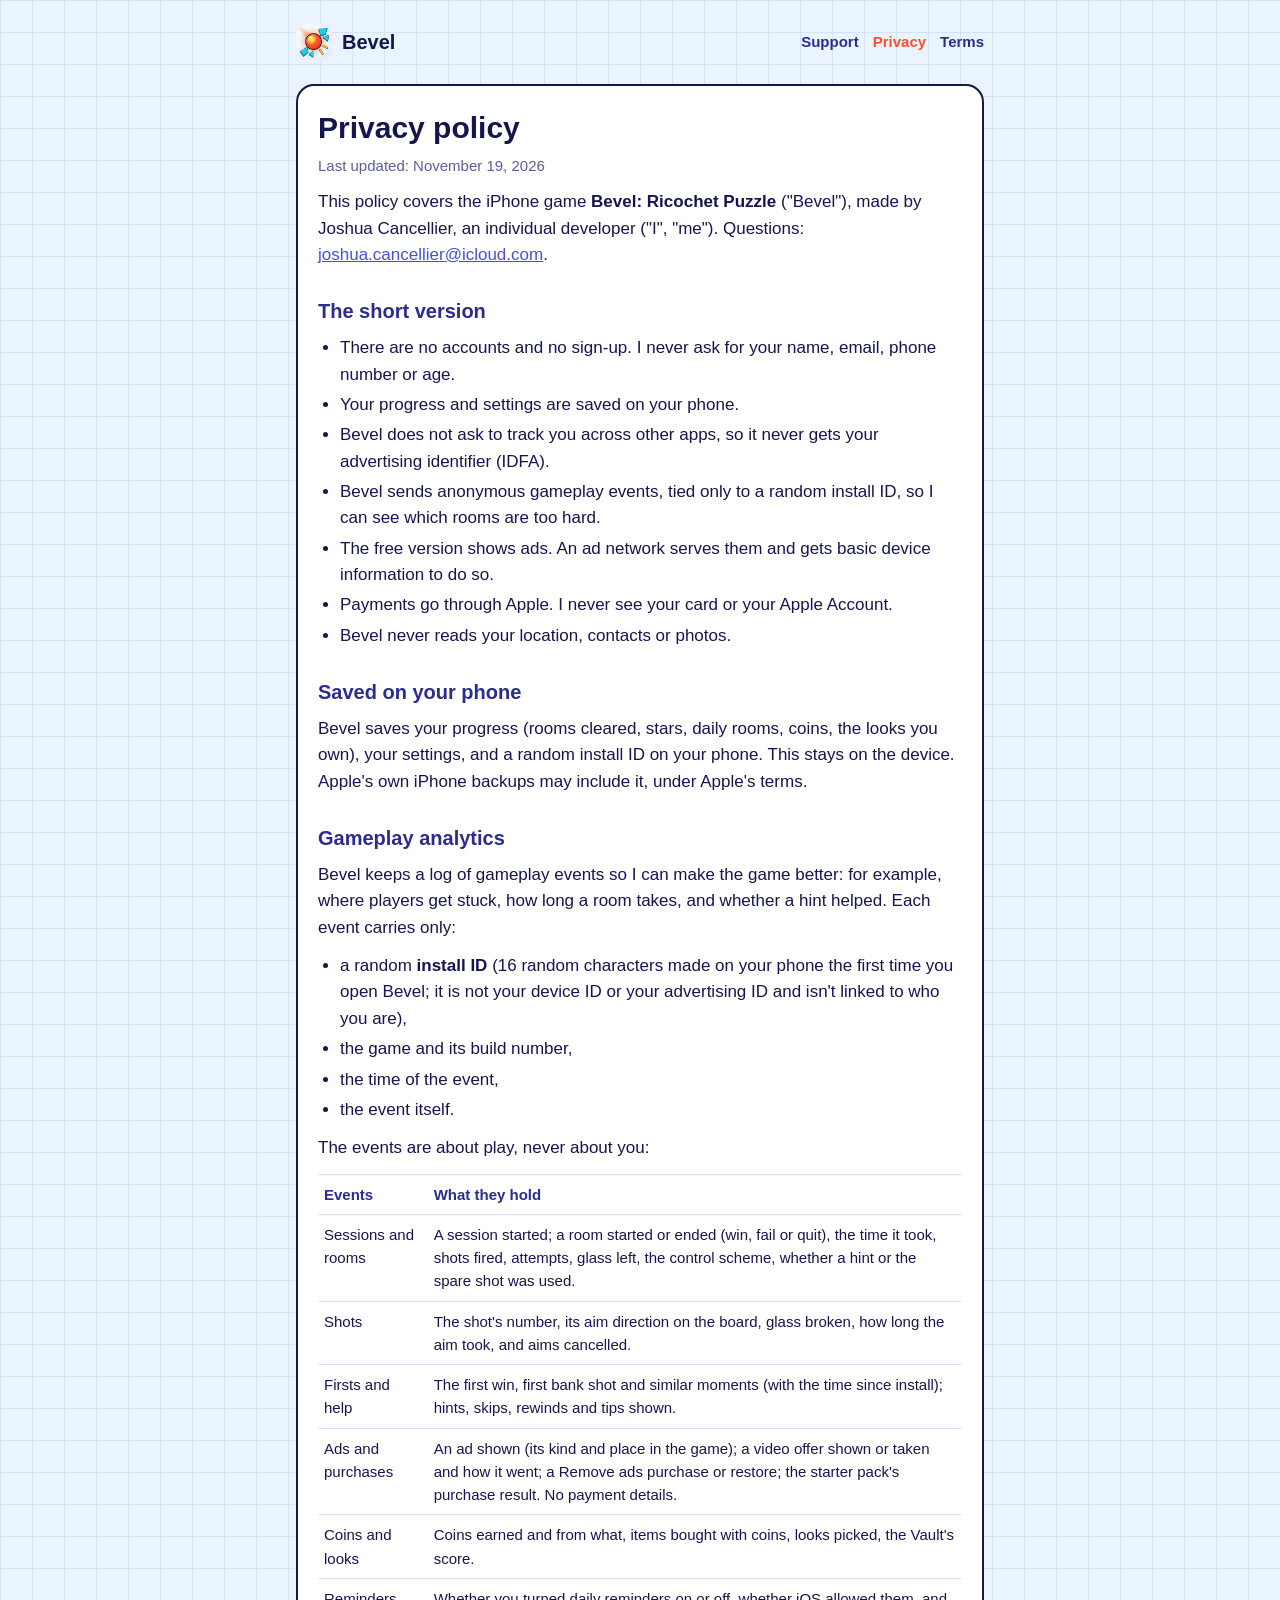
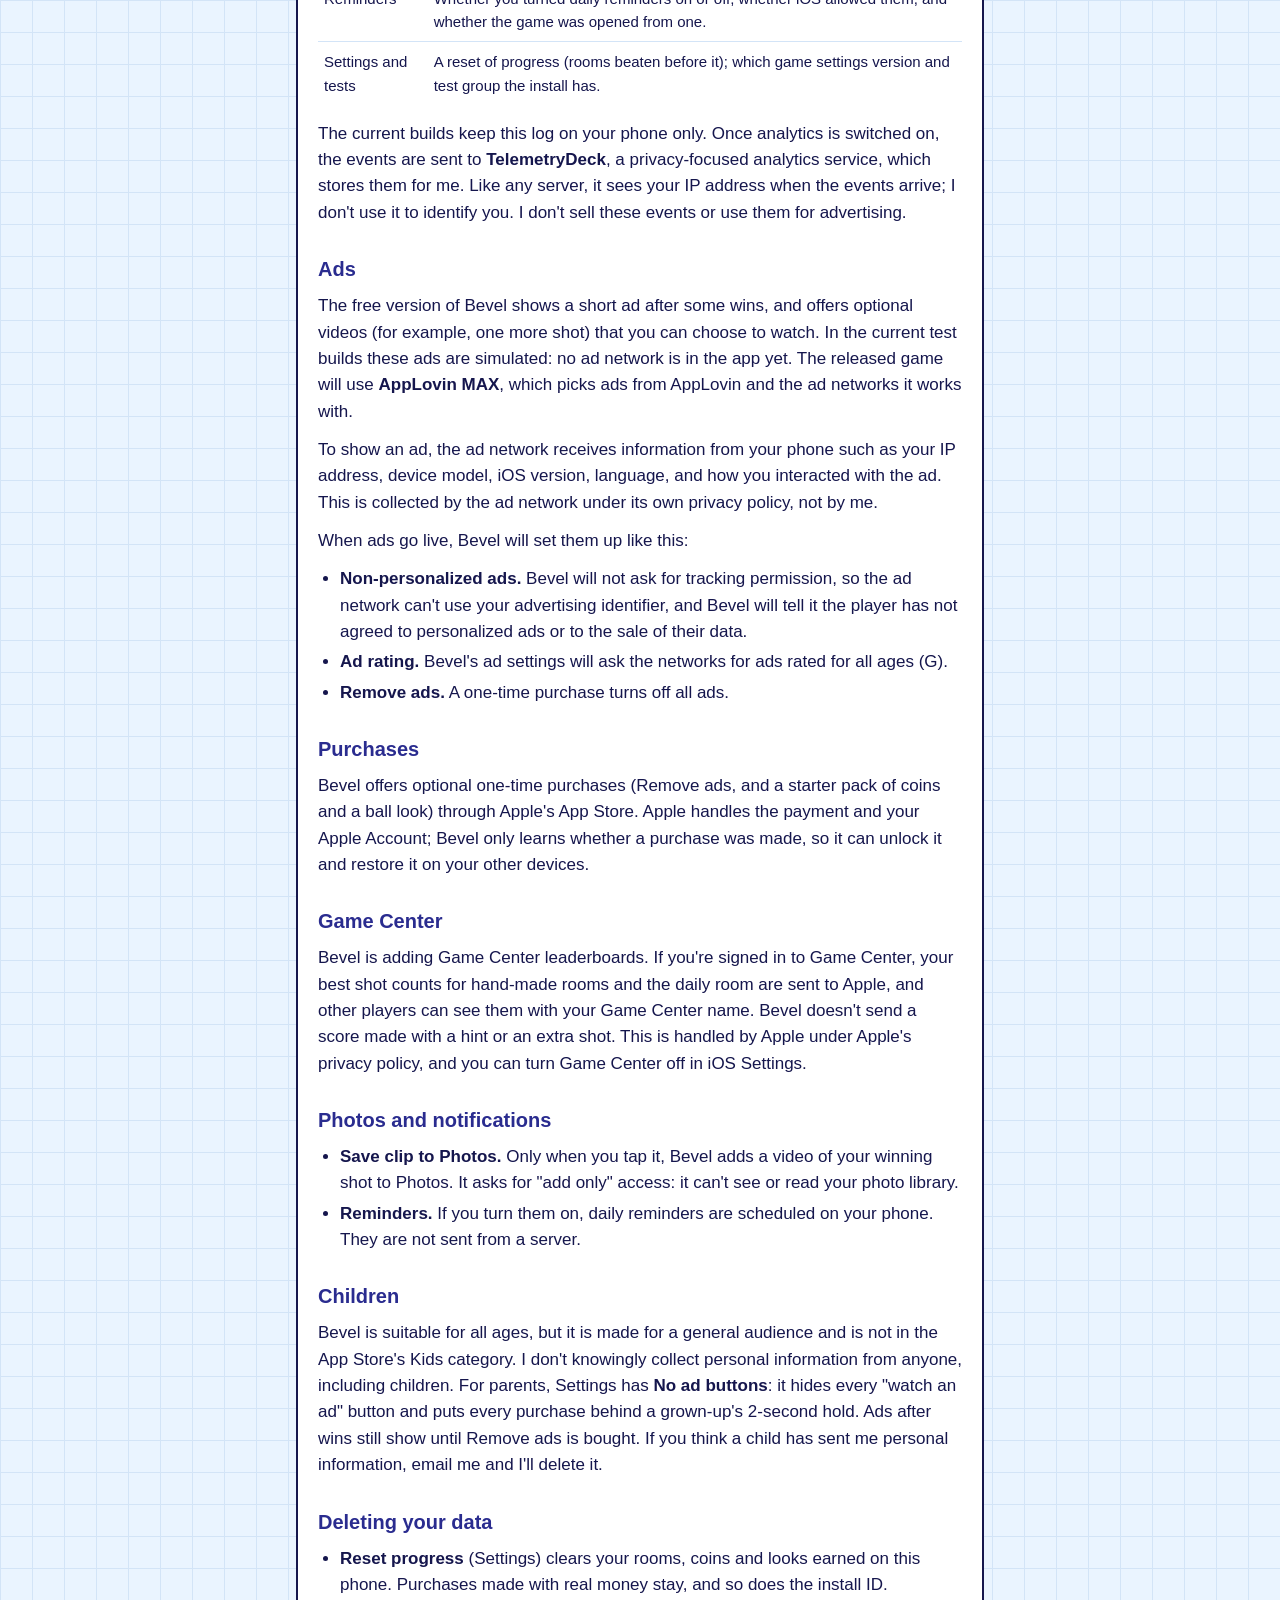
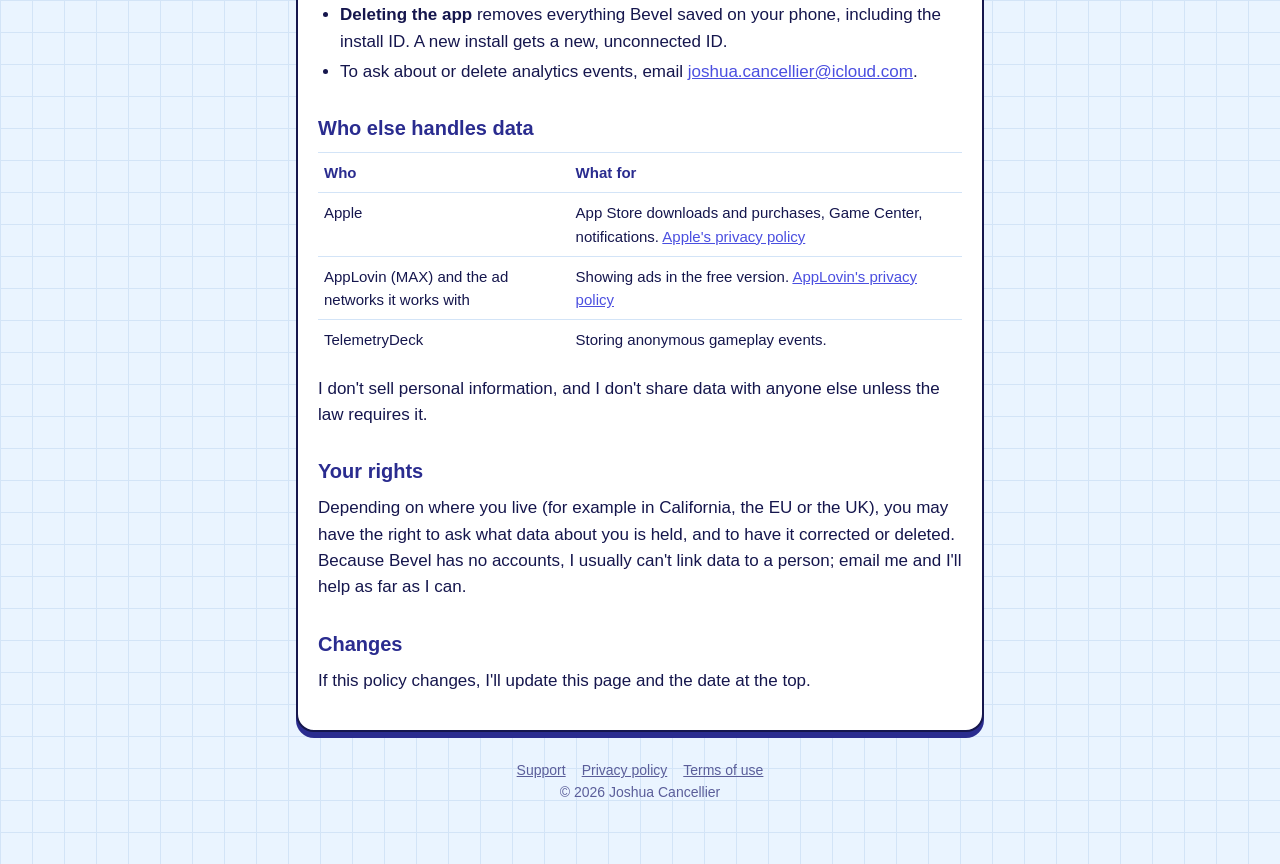
==== privacy.html @ 6351f6aa "Bevel's public pages: privacy policy, terms, support Hosted on GitHub Pages so the App Store links d" ====
<!doctype html>
<html lang="en">
<head>
<meta charset="utf-8">
<meta name="viewport" content="width=device-width, initial-scale=1">
<title>Bevel Privacy Policy</title>
<meta name="description" content="What Bevel: Ricochet Puzzle collects, why, and who it is shared with.">
<link rel="icon" href="icon.png">
<link rel="stylesheet" href="style.css">
</head>
<body>
<div class="wrap">
  <header class="top">
    <a class="brand" href="./"><img src="icon.png" alt="">Bevel</a>
    <nav><a href="support.html">Support</a><a href="privacy.html" aria-current="page">Privacy</a><a href="terms.html">Terms</a></nav>
  </header>

  <main class="card">
    <h1>Privacy policy</h1>
    <p class="muted">Last updated: November 19, 2026</p>

    <p>This policy covers the iPhone game <strong>Bevel: Ricochet Puzzle</strong> ("Bevel"), made by
    Joshua Cancellier, an individual developer ("I", "me"). Questions:
    <a href="mailto:joshua.cancellier@icloud.com">joshua.cancellier@icloud.com</a>.</p>

    <h2>The short version</h2>
    <ul>
      <li>There are no accounts and no sign-up. I never ask for your name, email, phone number or age.</li>
      <li>Your progress and settings are saved on your phone.</li>
      <li>Bevel does not ask to track you across other apps, so it never gets your advertising identifier (IDFA).</li>
      <li>Bevel sends anonymous gameplay events, tied only to a random install ID, so I can see which rooms are too hard.</li>
      <li>The free version shows ads. An ad network serves them and gets basic device information to do so.</li>
      <li>Payments go through Apple. I never see your card or your Apple Account.</li>
      <li>Bevel never reads your location, contacts or photos.</li>
    </ul>

    <h2>Saved on your phone</h2>
    <p>Bevel saves your progress (rooms cleared, stars, daily rooms, coins, the looks you own), your
    settings, and a random install ID on your phone. This stays on the device. Apple's own iPhone
    backups may include it, under Apple's terms.</p>

    <h2>Gameplay analytics</h2>
    <p>Bevel keeps a log of gameplay events so I can make the game better: for example, where players
    get stuck, how long a room takes, and whether a hint helped. Each event carries only:</p>
    <ul>
      <li>a random <strong>install ID</strong> (16 random characters made on your phone the first time
      you open Bevel; it is not your device ID or your advertising ID and isn't linked to who you are),</li>
      <li>the game and its build number,</li>
      <li>the time of the event,</li>
      <li>the event itself.</li>
    </ul>
    <p>The events are about play, never about you:</p>
    <table>
      <thead><tr><th>Events</th><th>What they hold</th></tr></thead>
      <tbody>
        <tr><td>Sessions and rooms</td><td>A session started; a room started or ended (win, fail or quit), the time it took, shots fired, attempts, glass left, the control scheme, whether a hint or the spare shot was used.</td></tr>
        <tr><td>Shots</td><td>The shot's number, its aim direction on the board, glass broken, how long the aim took, and aims cancelled.</td></tr>
        <tr><td>Firsts and help</td><td>The first win, first bank shot and similar moments (with the time since install); hints, skips, rewinds and tips shown.</td></tr>
        <tr><td>Ads and purchases</td><td>An ad shown (its kind and place in the game); a video offer shown or taken and how it went; a Remove ads purchase or restore; the starter pack's purchase result. No payment details.</td></tr>
        <tr><td>Coins and looks</td><td>Coins earned and from what, items bought with coins, looks picked, the Vault's score.</td></tr>
        <tr><td>Reminders</td><td>Whether you turned daily reminders on or off, whether iOS allowed them, and whether the game was opened from one.</td></tr>
        <tr><td>Settings and tests</td><td>A reset of progress (rooms beaten before it); which game settings version and test group the install has.</td></tr>
      </tbody>
    </table>
    <p>The current builds keep this log on your phone only. Once analytics is switched on, the events
    are sent to <strong>TelemetryDeck</strong>, a privacy-focused analytics service, which stores
    them for me. Like any server, it sees your IP address when the events arrive; I don't use it to
    identify you. I don't sell these events or use them for advertising.</p>

    <h2>Ads</h2>
    <p>The free version of Bevel shows a short ad after some wins, and offers optional videos
    (for example, one more shot) that you can choose to watch. In the current test builds these ads
    are simulated: no ad network is in the app yet. The released game will use
    <strong>AppLovin MAX</strong>, which picks ads from AppLovin and the ad networks it works with.</p>
    <p>To show an ad, the ad network receives information from your phone such as your IP address,
    device model, iOS version, language, and how you interacted with the ad. This is collected by the
    ad network under its own privacy policy, not by me.</p>
    <p>When ads go live, Bevel will set them up like this:</p>
    <ul>
      <li><strong>Non-personalized ads.</strong> Bevel will not ask for tracking permission, so the ad
      network can't use your advertising identifier, and Bevel will tell it the player has not agreed to
      personalized ads or to the sale of their data.</li>
      <li><strong>Ad rating.</strong> Bevel's ad settings will ask the networks for ads rated for all ages (G).</li>
      <li><strong>Remove ads.</strong> A one-time purchase turns off all ads.</li>
    </ul>

    <h2>Purchases</h2>
    <p>Bevel offers optional one-time purchases (Remove ads, and a starter pack of coins and a ball
    look) through Apple's App Store. Apple handles the payment and your Apple Account; Bevel only learns
    whether a purchase was made, so it can unlock it and restore it on your other devices.</p>

    <h2>Game Center</h2>
    <p>Bevel is adding Game Center leaderboards. If you're signed in to Game Center, your best shot
    counts for hand-made rooms and the daily room are sent to Apple, and other players can see them
    with your Game Center name. Bevel doesn't send a score made with a hint or an extra shot. This is
    handled by Apple under Apple's privacy policy, and you can turn Game Center off in iOS Settings.</p>

    <h2>Photos and notifications</h2>
    <ul>
      <li><strong>Save clip to Photos.</strong> Only when you tap it, Bevel adds a video of your winning
      shot to Photos. It asks for "add only" access: it can't see or read your photo library.</li>
      <li><strong>Reminders.</strong> If you turn them on, daily reminders are scheduled on your phone.
      They are not sent from a server.</li>
    </ul>

    <h2>Children</h2>
    <p>Bevel is suitable for all ages, but it is made for a general audience and is not in the App
    Store's Kids category. I don't knowingly collect personal information from anyone, including
    children. For parents, Settings has <strong>No ad buttons</strong>: it hides every "watch an ad"
    button and puts every purchase behind a grown-up's 2-second hold. Ads after wins still show until
    Remove ads is bought. If you think a child has sent me personal information, email me and I'll
    delete it.</p>

    <h2>Deleting your data</h2>
    <ul>
      <li><strong>Reset progress</strong> (Settings) clears your rooms, coins and looks earned on this
      phone. Purchases made with real money stay, and so does the install ID.</li>
      <li><strong>Deleting the app</strong> removes everything Bevel saved on your phone, including the
      install ID. A new install gets a new, unconnected ID.</li>
      <li>To ask about or delete analytics events, email <a href="mailto:joshua.cancellier@icloud.com">joshua.cancellier@icloud.com</a>.</li>
    </ul>

    <h2>Who else handles data</h2>
    <table>
      <thead><tr><th>Who</th><th>What for</th></tr></thead>
      <tbody>
        <tr><td>Apple</td><td>App Store downloads and purchases, Game Center, notifications. <a href="https://www.apple.com/legal/privacy/">Apple's privacy policy</a></td></tr>
        <tr><td>AppLovin (MAX) and the ad networks it works with</td><td>Showing ads in the free version. <a href="https://www.applovin.com/privacy/">AppLovin's privacy policy</a></td></tr>
        <tr><td>TelemetryDeck</td><td>Storing anonymous gameplay events.</td></tr>
      </tbody>
    </table>
    <p>I don't sell personal information, and I don't share data with anyone else unless the law
    requires it.</p>

    <h2>Your rights</h2>
    <p>Depending on where you live (for example in California, the EU or the UK), you may have the
    right to ask what data about you is held, and to have it corrected or deleted. Because Bevel has no
    accounts, I usually can't link data to a person; email me and I'll help as far as I can.</p>

    <h2>Changes</h2>
    <p>If this policy changes, I'll update this page and the date at the top.</p>
  </main>

  <footer>
    <a href="support.html">Support</a><a href="privacy.html">Privacy policy</a><a href="terms.html">Terms of use</a>
    <p>&copy; 2026 Joshua Cancellier</p>
  </footer>
</div>
</body>
</html>
---- style.css ----
/* Bevel's "toy bevel" palette (games/game1/src/ui/theme.ts). Light only, like the game. */
:root {
  color-scheme: light;
  --bg: #EAF4FF;
  --grid: #D3E4F7;
  --ink: #15164D;
  --ink-soft: #5B5E9A;
  --wall: #4B4FE0;
  --wall-side: #2A2C8F;
  --glass: #18D5E8;
  --ball: #FF4D2E;
  --gold: #FFC81F;
  --card: #FFFFFF;
}

* { box-sizing: border-box; }

html { -webkit-text-size-adjust: 100%; }

body {
  margin: 0;
  background-color: var(--bg);
  background-image:
    linear-gradient(var(--grid) 1px, transparent 1px),
    linear-gradient(90deg, var(--grid) 1px, transparent 1px);
  background-size: 32px 32px;
  color: var(--ink);
  font: 17px/1.55 -apple-system, BlinkMacSystemFont, "SF Pro Text", "Segoe UI", Roboto, Helvetica, Arial, sans-serif;
}

.wrap { max-width: 720px; margin: 0 auto; padding: 24px 16px 48px; }

header.top {
  display: flex; align-items: center; justify-content: space-between; gap: 12px;
  flex-wrap: wrap; margin-bottom: 24px;
}
.brand { display: flex; align-items: center; gap: 10px; color: var(--ink); text-decoration: none; font-weight: 800; font-size: 20px; }
.brand img { width: 36px; height: 36px; border-radius: 9px; }
nav a { color: var(--wall-side); text-decoration: none; font-weight: 600; margin-left: 14px; font-size: 15px; }
nav a:first-child { margin-left: 0; }
nav a[aria-current="page"] { color: var(--ball); }

.card {
  background: var(--card);
  border: 2px solid var(--ink);
  border-radius: 18px;
  box-shadow: 0 6px 0 var(--wall-side);
  padding: 24px 20px;
}

h1 { font-size: 30px; line-height: 1.2; margin: 0 0 8px; }
h2 { font-size: 20px; margin: 28px 0 8px; color: var(--wall-side); }
h3 { font-size: 17px; margin: 18px 0 4px; }
p, ul { margin: 0 0 12px; }
ul { padding-left: 22px; }
li { margin-bottom: 4px; }
a { color: var(--wall); }
.muted { color: var(--ink-soft); font-size: 15px; }
code { font-size: 15px; background: var(--bg); padding: 1px 5px; border-radius: 5px; }

.hero { text-align: center; }
.hero img { width: 128px; height: 128px; border-radius: 28px; border: 2px solid var(--ink); box-shadow: 0 6px 0 var(--wall-side); }
.hero h1 { font-size: 36px; margin-top: 16px; }
.tag { font-size: 19px; color: var(--ink-soft); margin-bottom: 20px; }

.button {
  display: inline-block; background: var(--ball); color: #fff; text-decoration: none;
  font-weight: 800; font-size: 18px; padding: 14px 26px; border-radius: 14px;
  border: 2px solid var(--ink); box-shadow: 0 5px 0 var(--ink);
}
.button:active { transform: translateY(3px); box-shadow: 0 2px 0 var(--ink); }

.facts { list-style: none; padding: 0; text-align: left; margin-top: 24px; }
.facts li { padding: 10px 0 10px 28px; border-top: 1px solid var(--grid); position: relative; }
.facts li::before { content: ""; position: absolute; left: 4px; top: 17px; width: 12px; height: 12px; border-radius: 50%; background: var(--gold); border: 2px solid var(--ink); }

table { width: 100%; border-collapse: collapse; margin: 8px 0 16px; font-size: 15px; }
th, td { text-align: left; vertical-align: top; padding: 8px 6px; border-top: 1px solid var(--grid); }
th { color: var(--wall-side); }

footer { margin-top: 28px; text-align: center; font-size: 14px; color: var(--ink-soft); }
footer a { color: var(--ink-soft); margin: 0 8px; }

@media (max-width: 420px) {
  h1 { font-size: 26px; }
  nav a { margin-left: 10px; }
  table, thead, tbody, tr, th, td { display: block; }
  thead { display: none; }
  td { border-top: 0; padding: 2px 0; }
  tr { border-top: 1px solid var(--grid); padding: 8px 0; }
  td:first-child { font-weight: 700; }
}
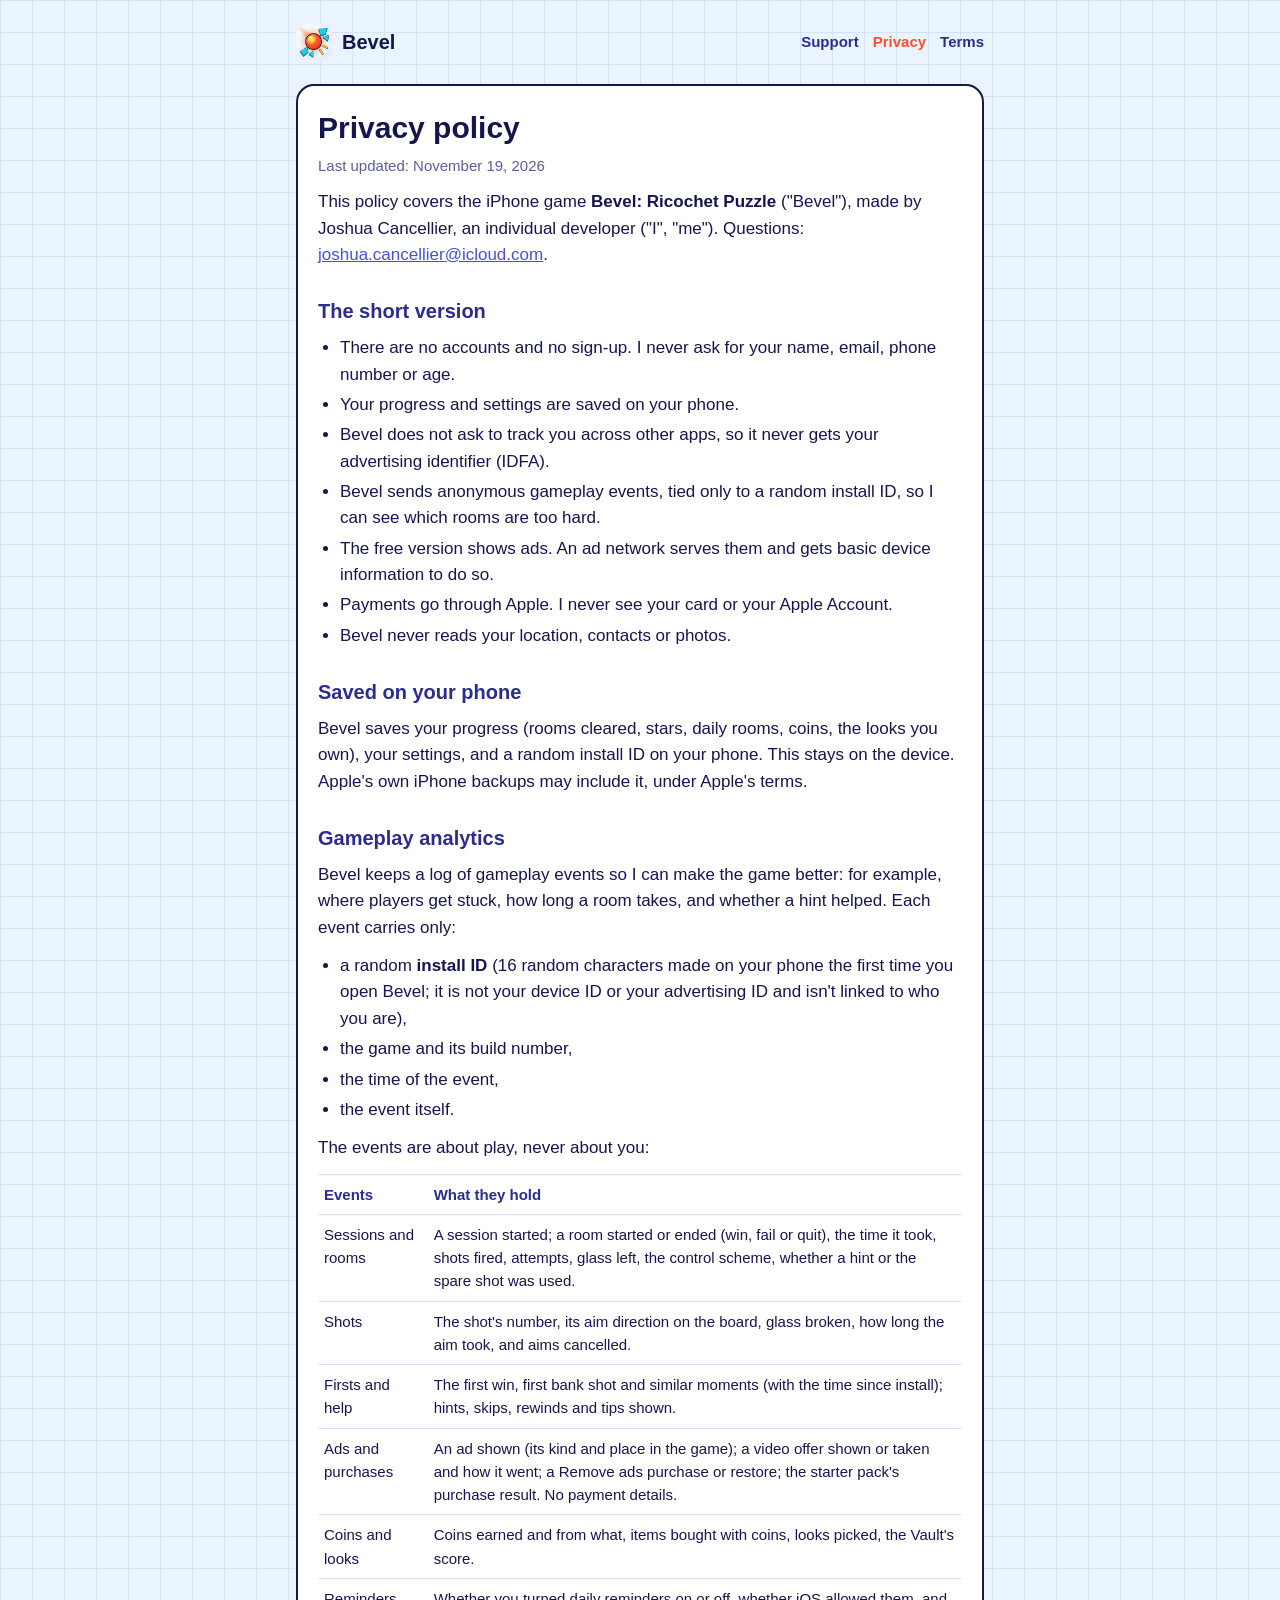
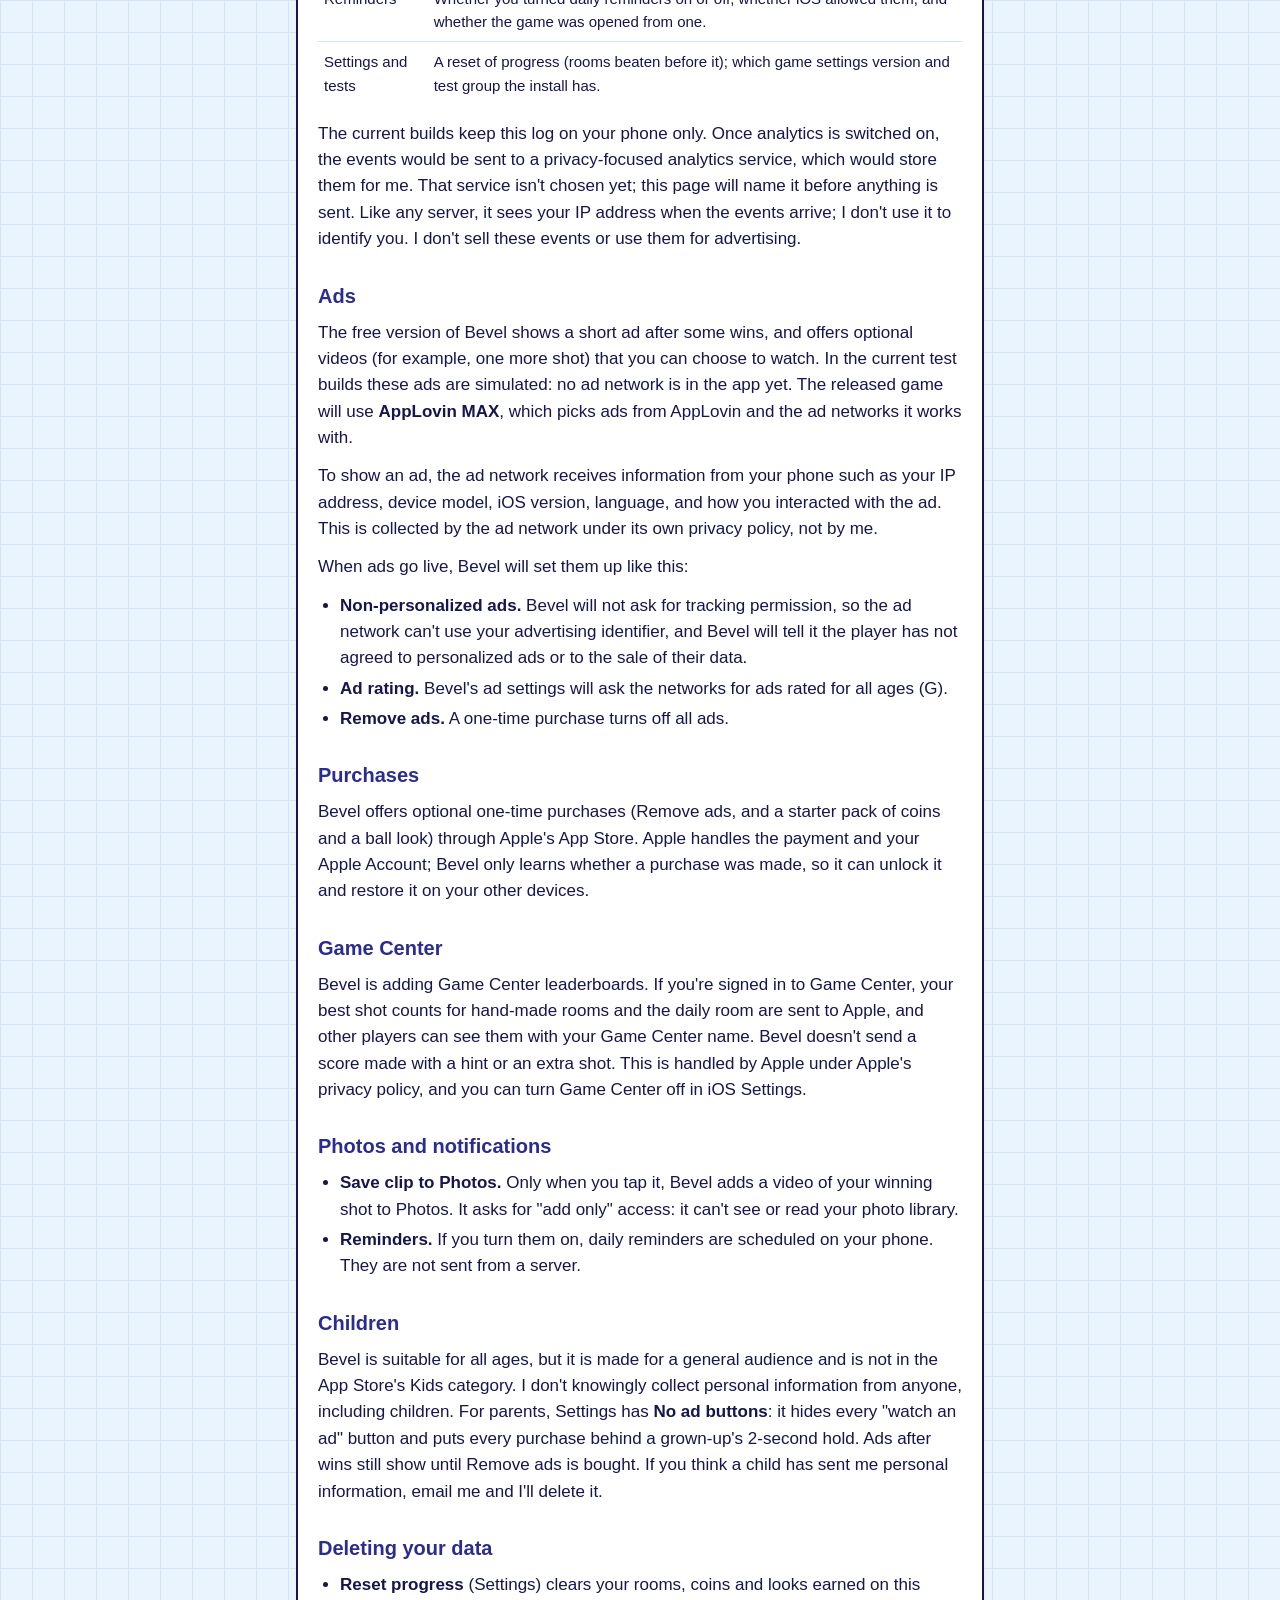
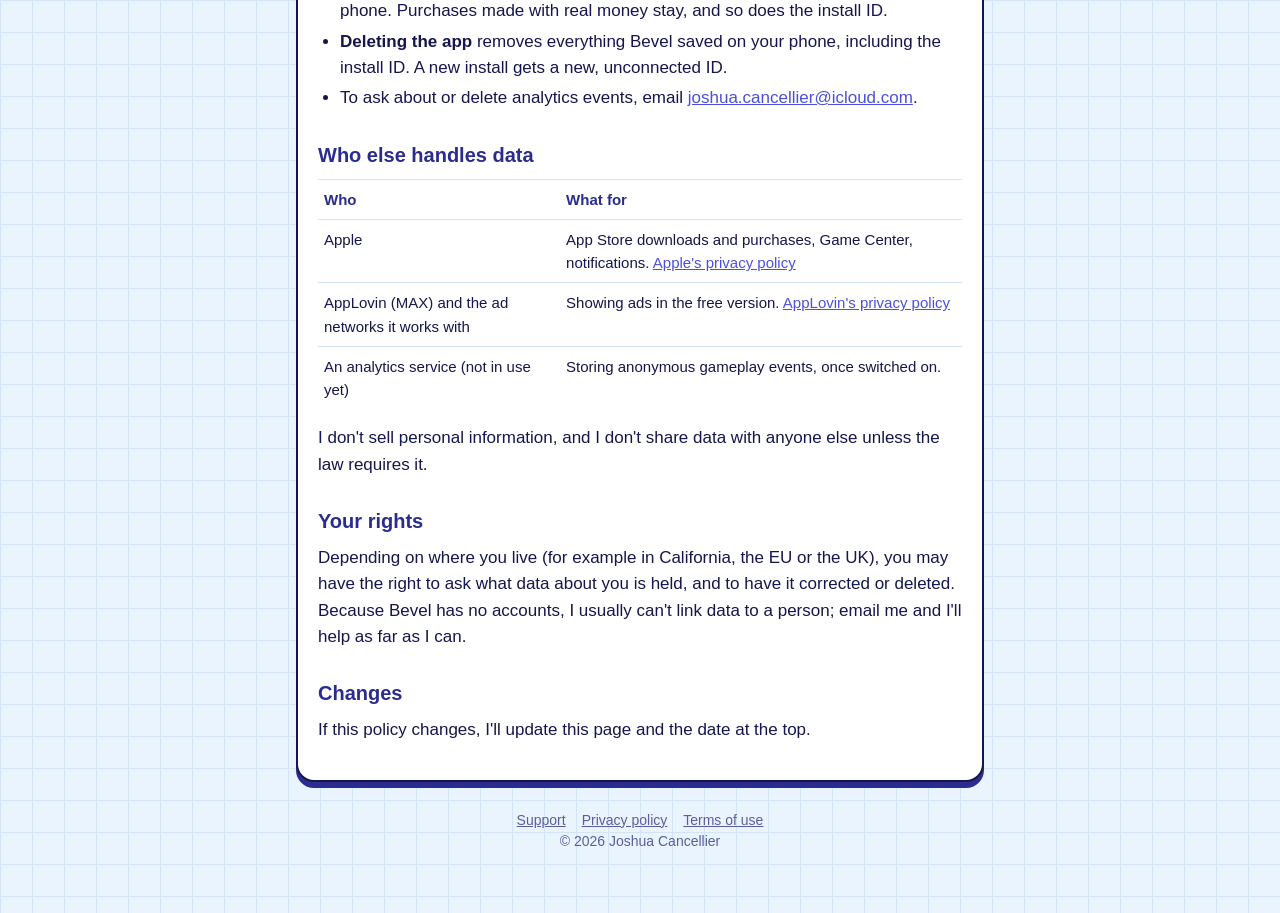
==== commit 80767999: "Don't name an analytics service yet: none is switched on Co-Authored-By: Claude Opus 5.5 <noreply@an" ====
--- a/privacy.html
+++ b/privacy.html
@@ -63,8 +63,8 @@
       </tbody>
     </table>
     <p>The current builds keep this log on your phone only. Once analytics is switched on, the events
-    are sent to <strong>TelemetryDeck</strong>, a privacy-focused analytics service, which stores
-    them for me. Like any server, it sees your IP address when the events arrive; I don't use it to
+    would be sent to a privacy-focused analytics service, which would store them for me. That
+    service isn't chosen yet; this page will name it before anything is sent. Like any server, it sees your IP address when the events arrive; I don't use it to
     identify you. I don't sell these events or use them for advertising.</p>
 
     <h2>Ads</h2>
@@ -126,7 +126,7 @@
       <tbody>
         <tr><td>Apple</td><td>App Store downloads and purchases, Game Center, notifications. <a href="https://www.apple.com/legal/privacy/">Apple's privacy policy</a></td></tr>
         <tr><td>AppLovin (MAX) and the ad networks it works with</td><td>Showing ads in the free version. <a href="https://www.applovin.com/privacy/">AppLovin's privacy policy</a></td></tr>
-        <tr><td>TelemetryDeck</td><td>Storing anonymous gameplay events.</td></tr>
+        <tr><td>An analytics service (not in use yet)</td><td>Storing anonymous gameplay events, once switched on.</td></tr>
       </tbody>
     </table>
     <p>I don't sell personal information, and I don't share data with anyone else unless the law
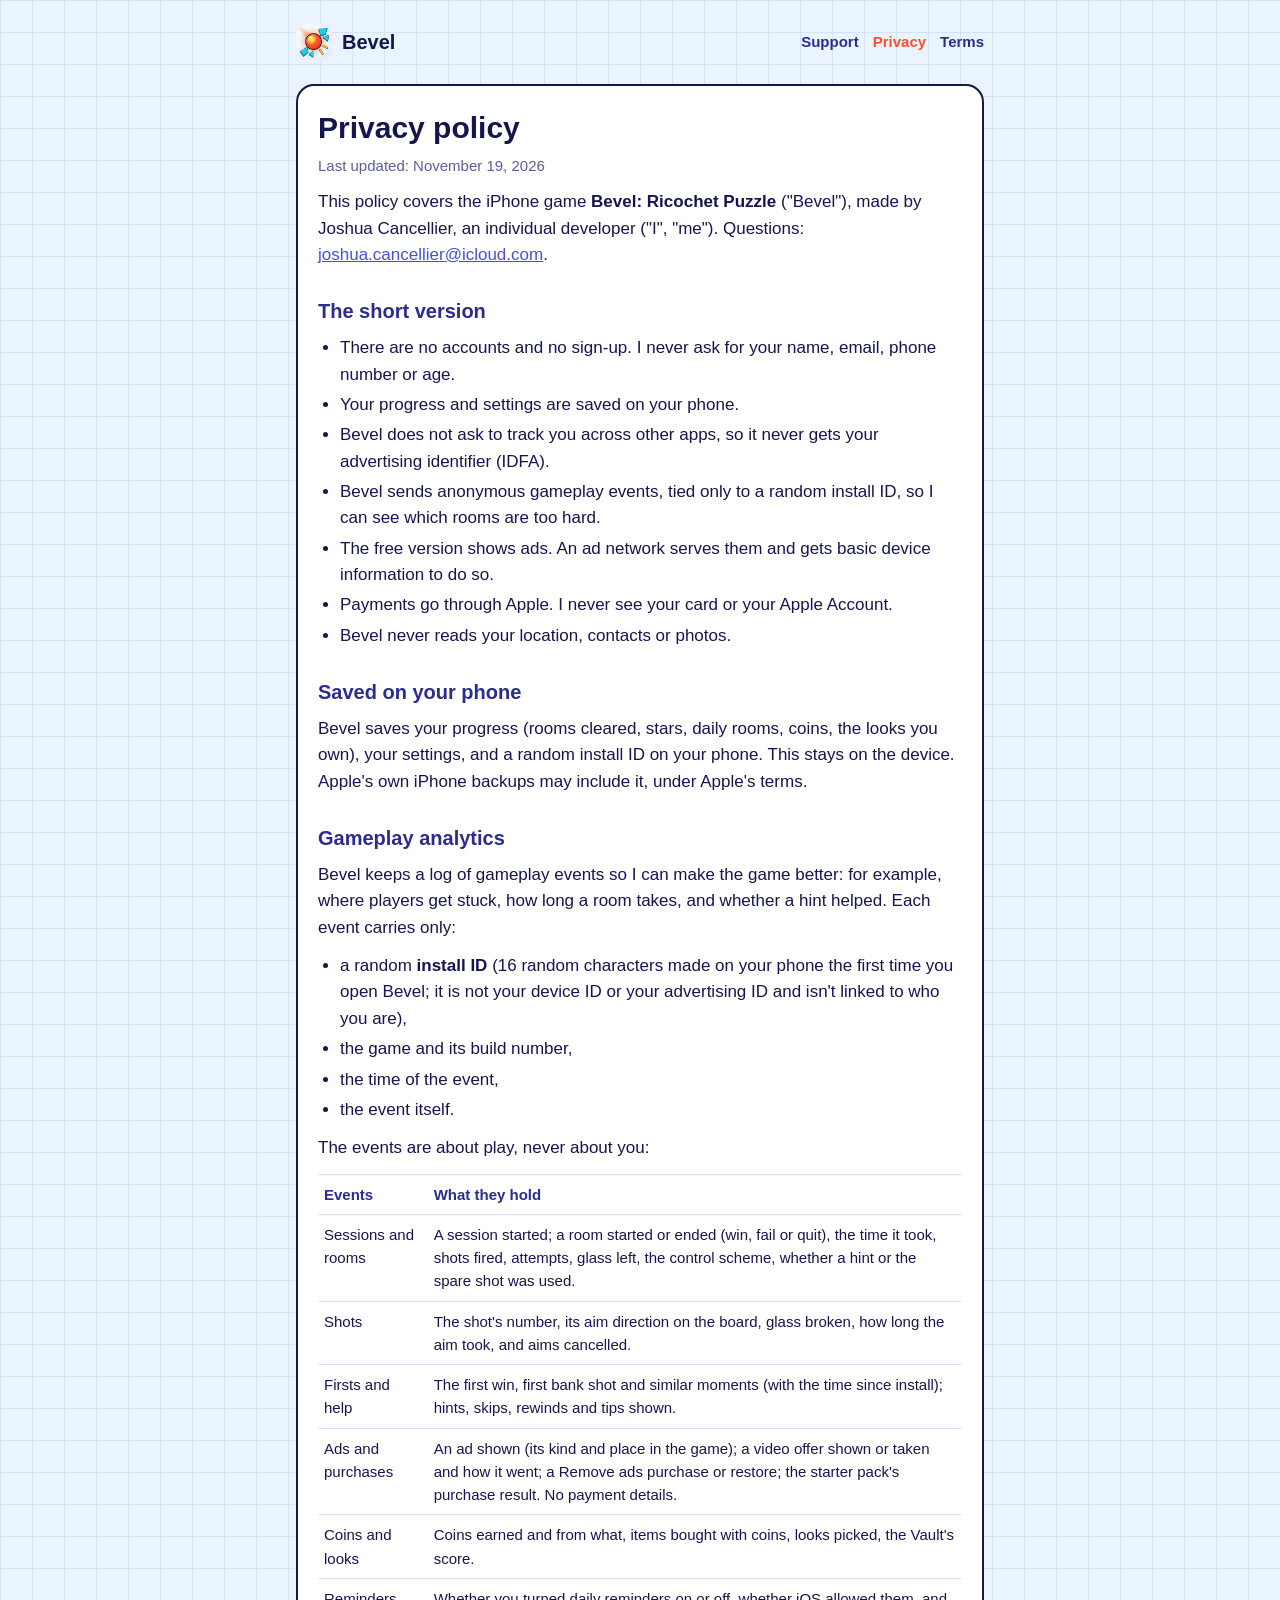
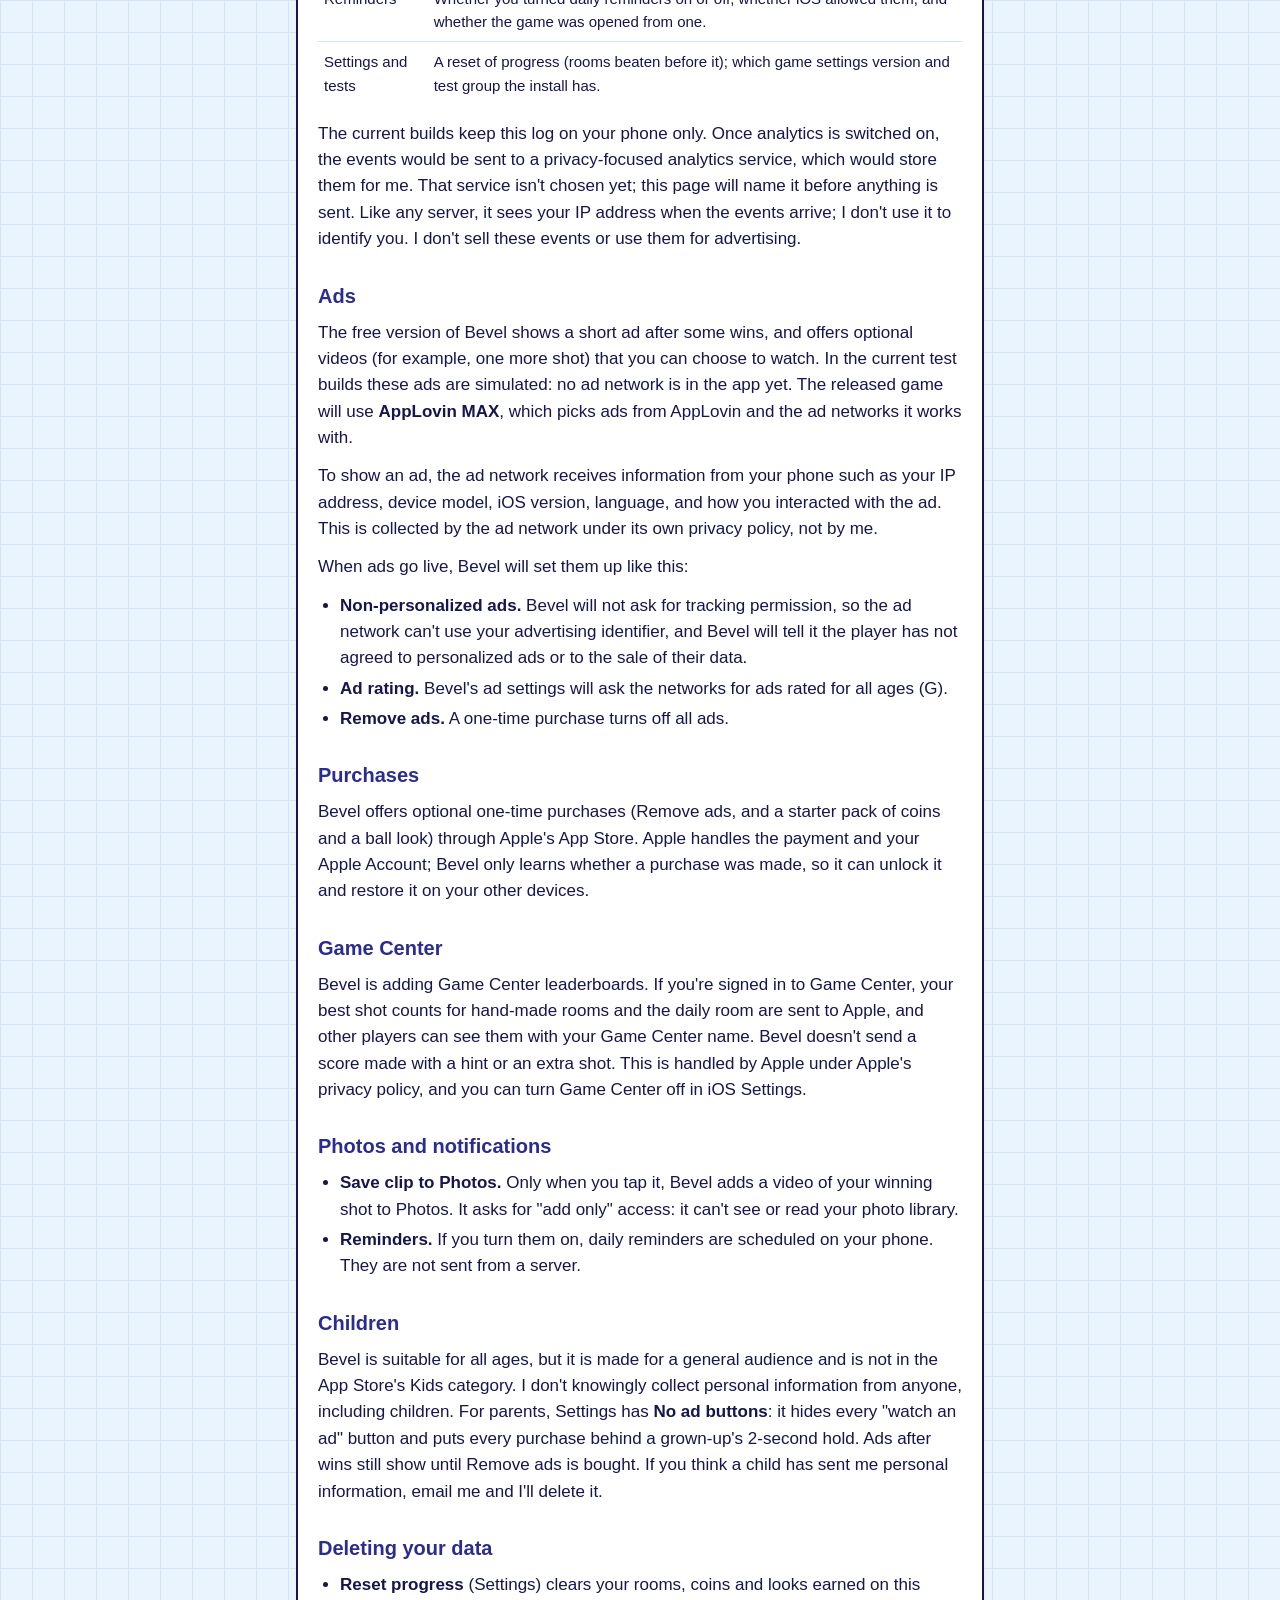
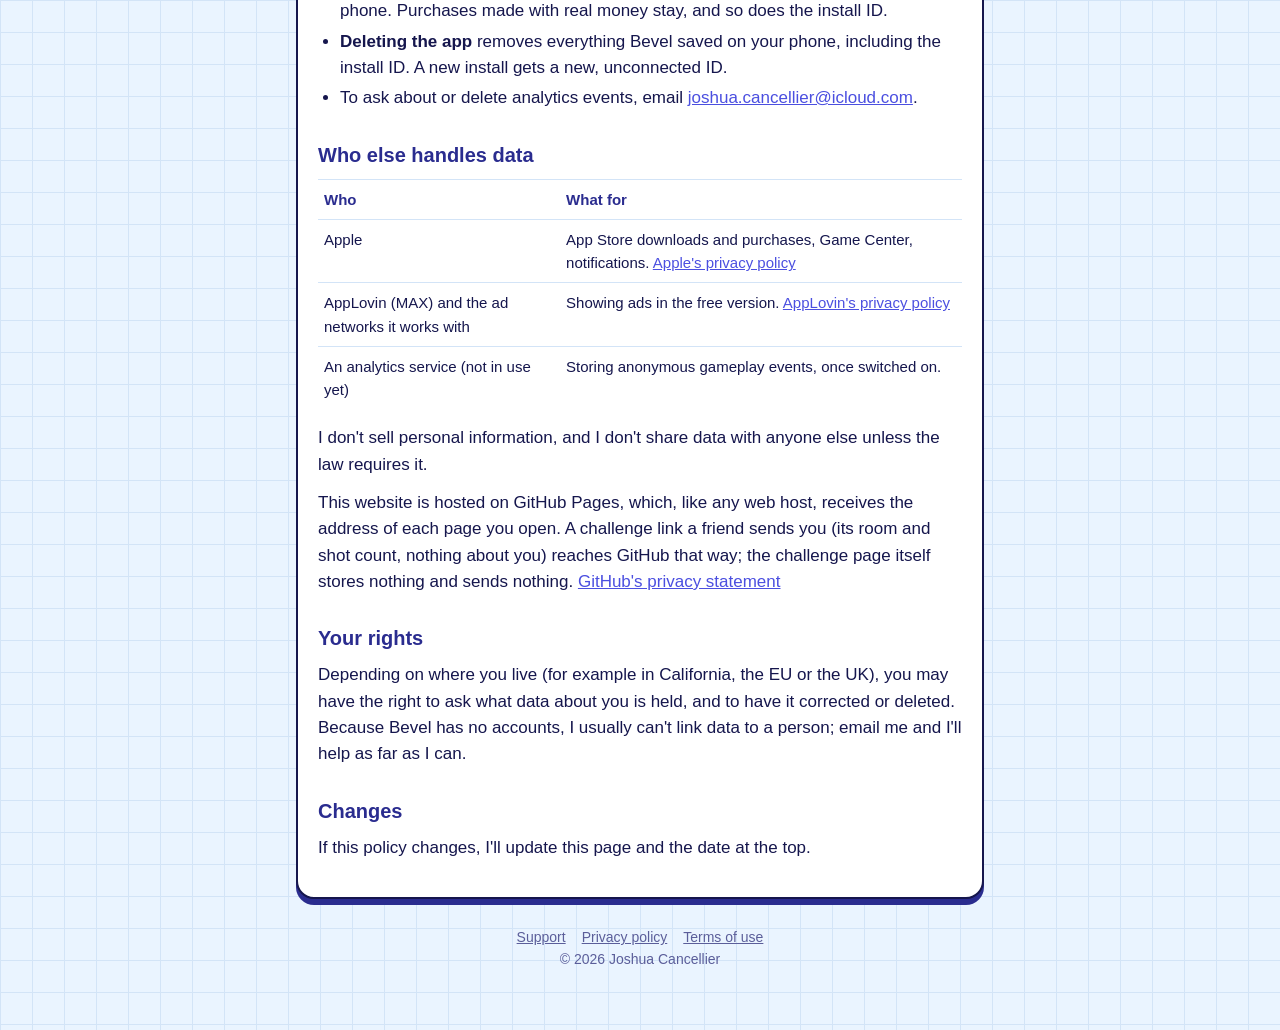
==== commit 57490af2: "Add the challenge page that Bevel's "Challenge a friend" links to A friend's challenge link (c/?room" ====
--- a/privacy.html
+++ b/privacy.html
@@ -131,6 +131,10 @@
     </table>
     <p>I don't sell personal information, and I don't share data with anyone else unless the law
     requires it.</p>
+    <p>This website is hosted on GitHub Pages, which, like any web host, receives the address of each
+    page you open. A challenge link a friend sends you (its room and shot count, nothing about you)
+    reaches GitHub that way; the challenge page itself stores nothing and sends nothing.
+    <a href="https://docs.github.com/en/site-policy/privacy-policies/github-general-privacy-statement">GitHub's privacy statement</a></p>
 
     <h2>Your rights</h2>
     <p>Depending on where you live (for example in California, the EU or the UK), you may have the
--- a/style.css
+++ b/style.css
@@ -90,3 +90,11 @@
   tr { border-top: 1px solid var(--grid); padding: 8px 0; }
   td:first-child { font-weight: 700; }
 }
+
+/* The challenge page (c/): the friend's HUD title big, Open in Bevel first. */
+.challenge .kicker { font-size: 19px; font-weight: 700; color: var(--ink-soft); margin: 16px 0 4px; }
+.challenge .vs { font-size: 30px; letter-spacing: 0.5px; margin: 0 0 8px; overflow-wrap: anywhere; }
+.actions { display: flex; flex-direction: column; align-items: center; gap: 14px; margin-top: 8px; }
+.actions .button { width: 300px; max-width: 100%; text-align: center; }
+.button.secondary { background: var(--card); color: var(--ink); box-shadow: 0 5px 0 var(--wall-side); }
+[hidden] { display: none !important; }
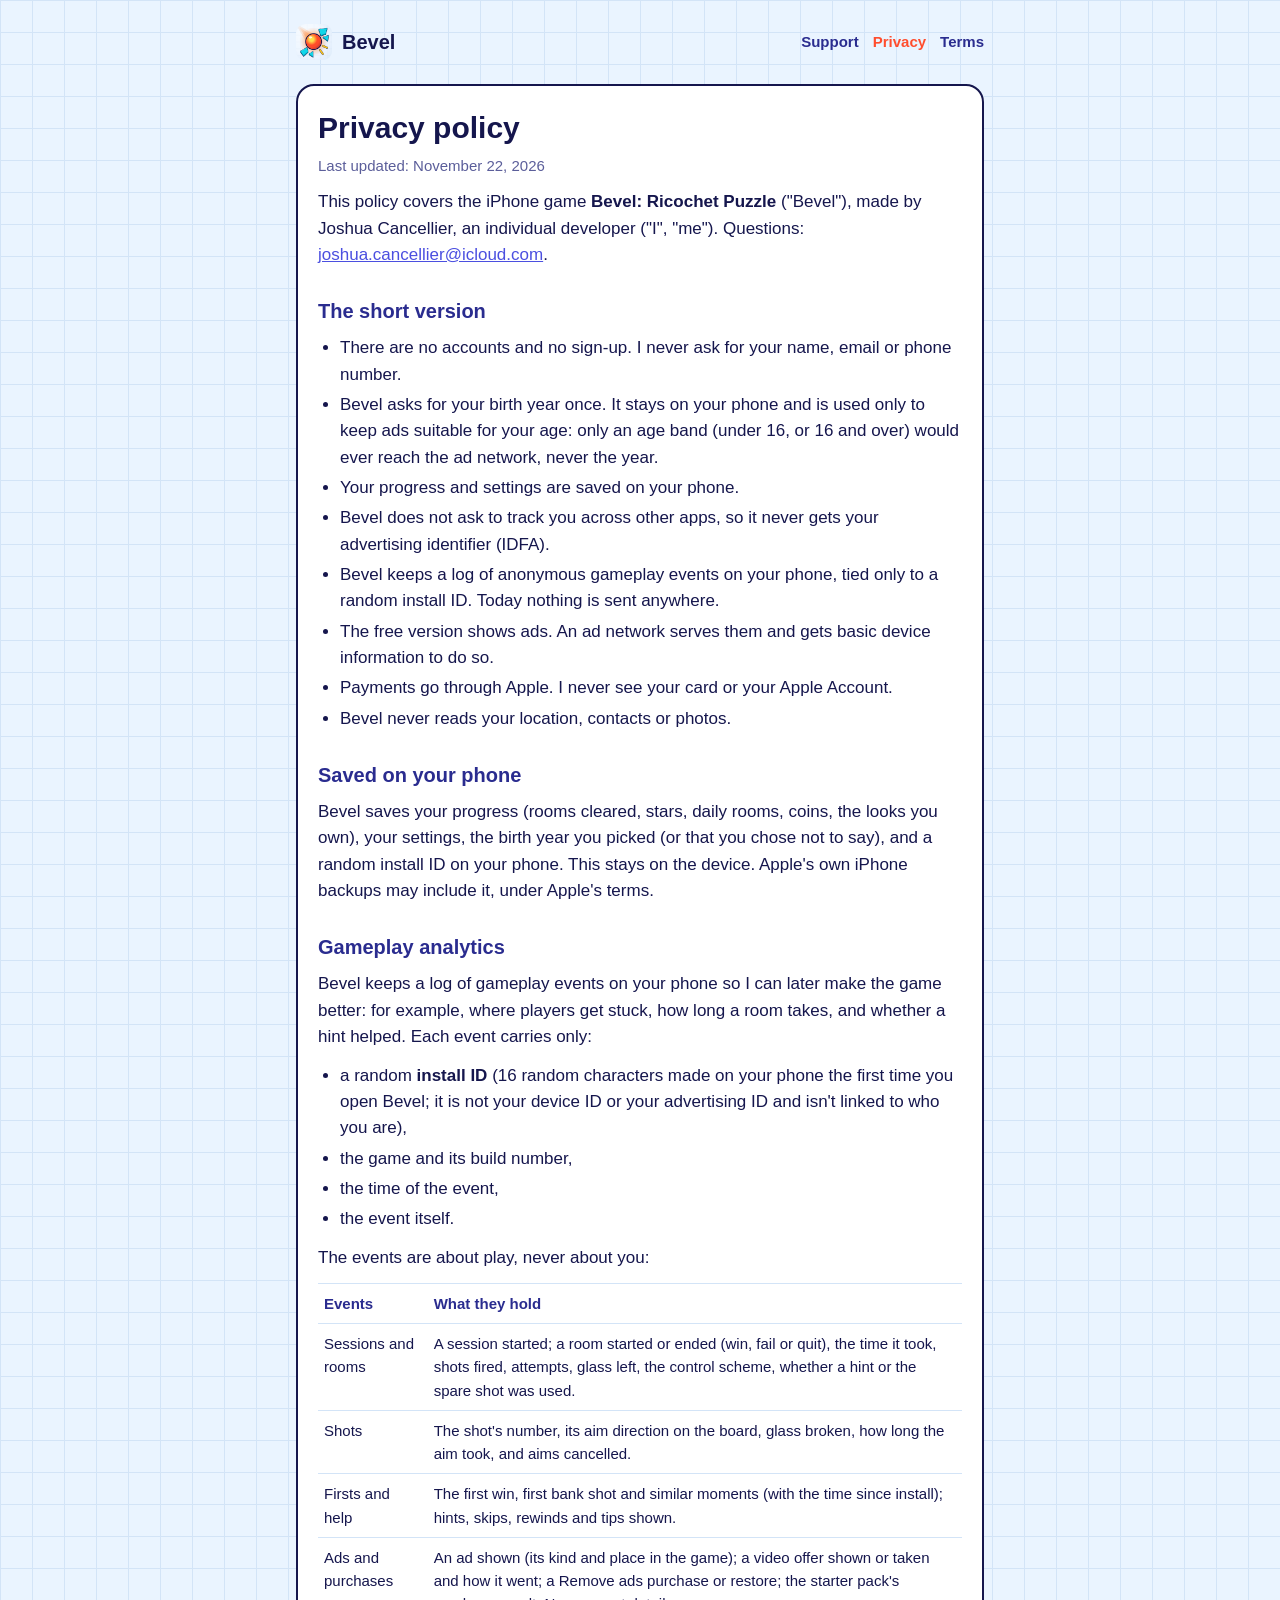
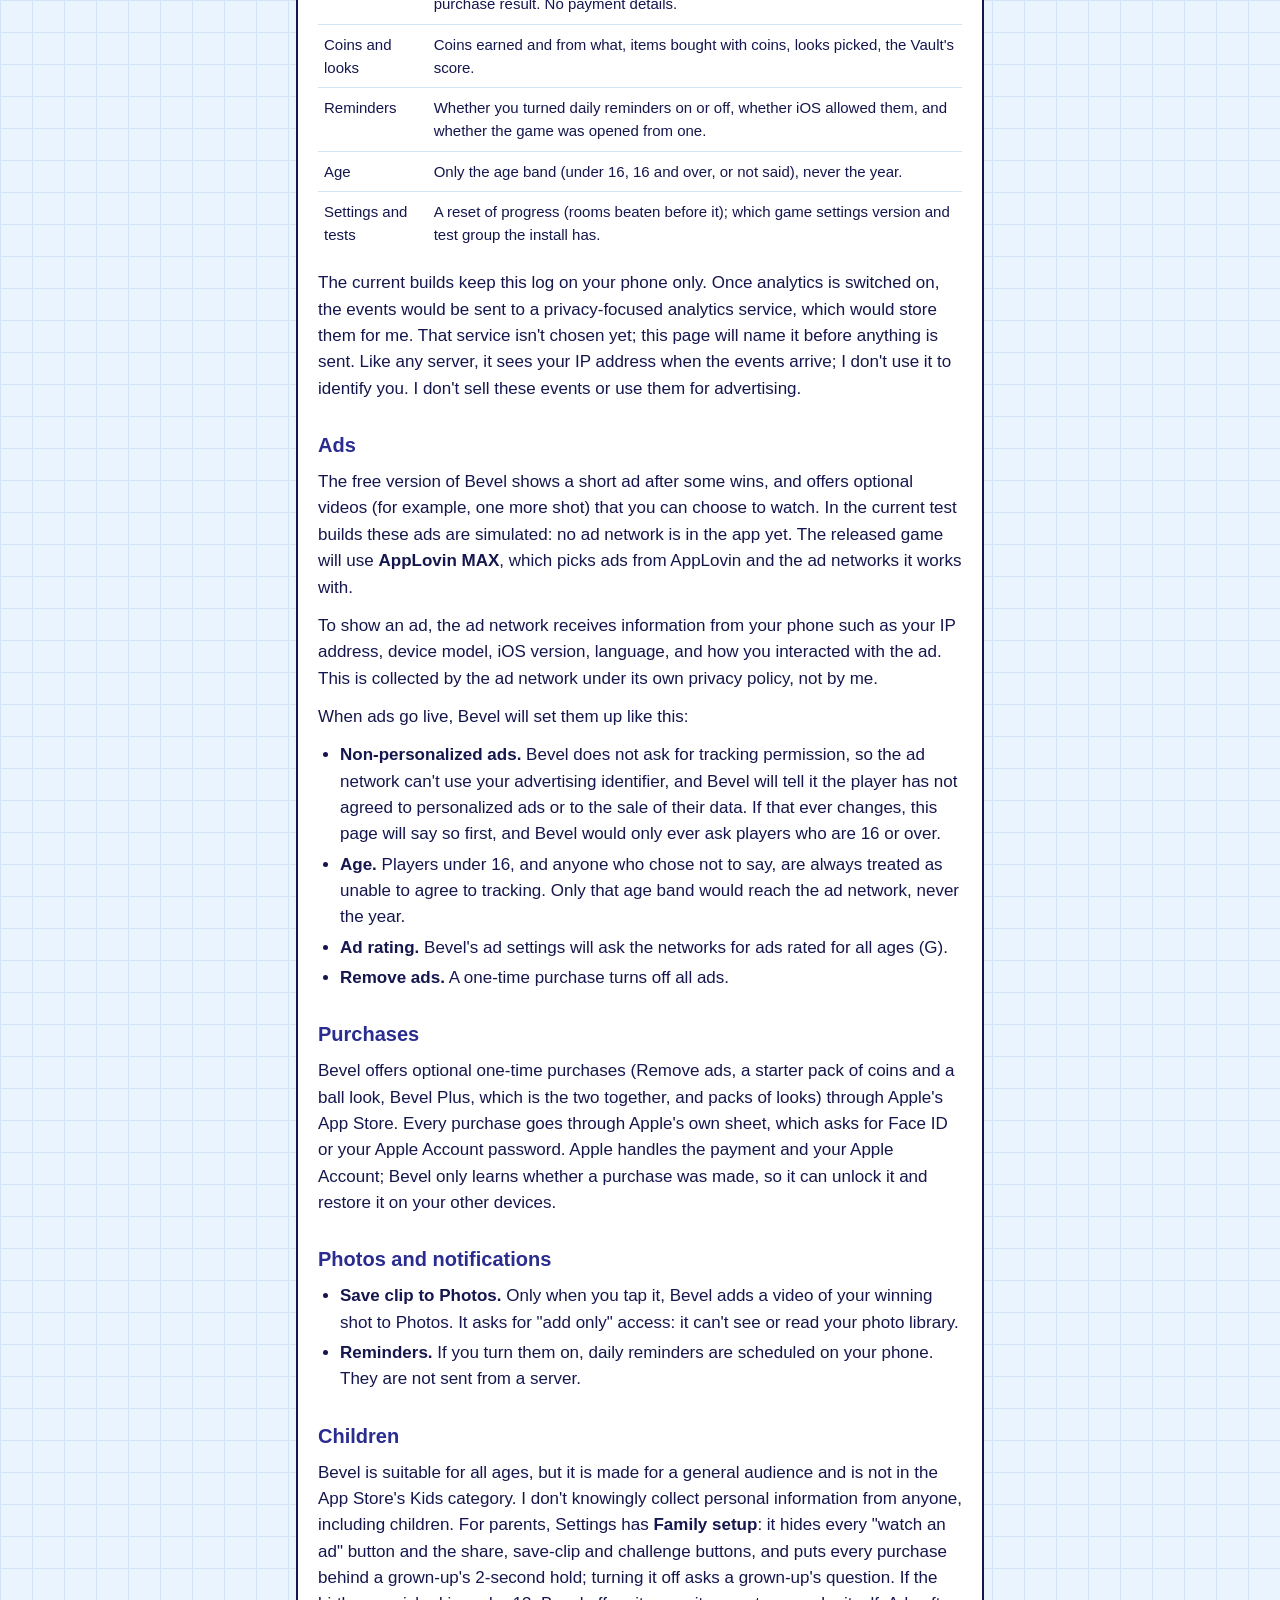
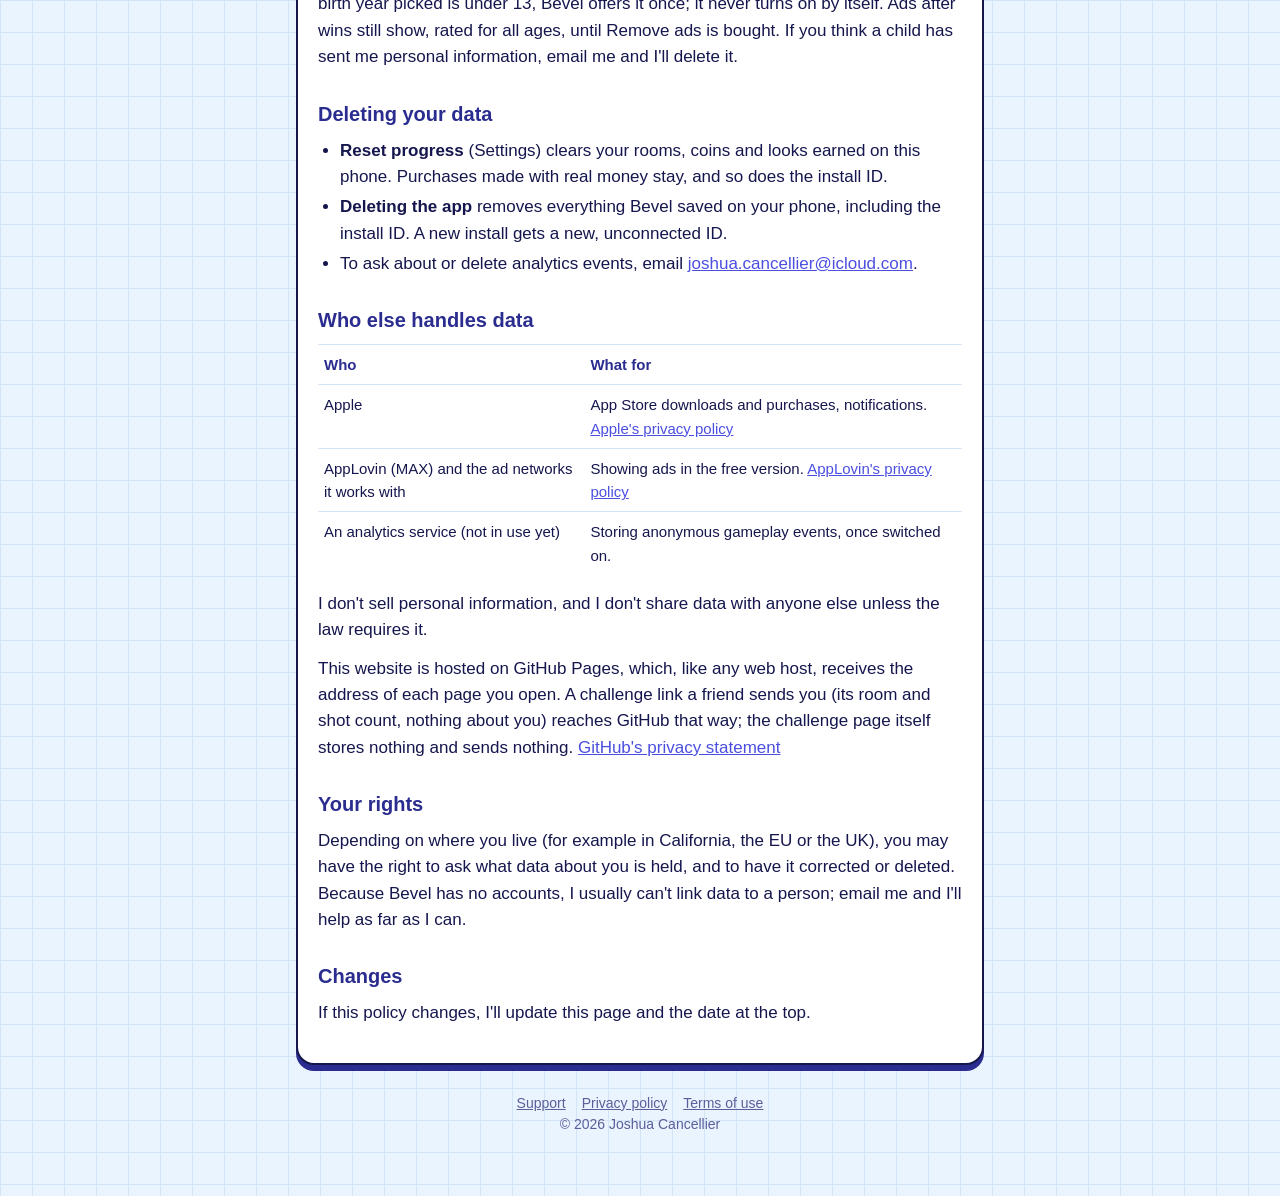
==== commit 4501933f: "Privacy page matches the app: the birth year, no Game Center, events on the phone The game asks for " ====
--- a/privacy.html
+++ b/privacy.html
@@ -17,7 +17,7 @@
 
   <main class="card">
     <h1>Privacy policy</h1>
-    <p class="muted">Last updated: November 19, 2026</p>
+    <p class="muted">Last updated: November 22, 2026</p>
 
     <p>This policy covers the iPhone game <strong>Bevel: Ricochet Puzzle</strong> ("Bevel"), made by
     Joshua Cancellier, an individual developer ("I", "me"). Questions:
@@ -25,10 +25,11 @@
 
     <h2>The short version</h2>
     <ul>
-      <li>There are no accounts and no sign-up. I never ask for your name, email, phone number or age.</li>
+      <li>There are no accounts and no sign-up. I never ask for your name, email or phone number.</li>
+      <li>Bevel asks for your birth year once. It stays on your phone and is used only to keep ads suitable for your age: only an age band (under 16, or 16 and over) would ever reach the ad network, never the year.</li>
       <li>Your progress and settings are saved on your phone.</li>
       <li>Bevel does not ask to track you across other apps, so it never gets your advertising identifier (IDFA).</li>
-      <li>Bevel sends anonymous gameplay events, tied only to a random install ID, so I can see which rooms are too hard.</li>
+      <li>Bevel keeps a log of anonymous gameplay events on your phone, tied only to a random install ID. Today nothing is sent anywhere.</li>
       <li>The free version shows ads. An ad network serves them and gets basic device information to do so.</li>
       <li>Payments go through Apple. I never see your card or your Apple Account.</li>
       <li>Bevel never reads your location, contacts or photos.</li>
@@ -36,11 +37,12 @@
 
     <h2>Saved on your phone</h2>
     <p>Bevel saves your progress (rooms cleared, stars, daily rooms, coins, the looks you own), your
-    settings, and a random install ID on your phone. This stays on the device. Apple's own iPhone
+    settings, the birth year you picked (or that you chose not to say), and a random install ID on your
+    phone. This stays on the device. Apple's own iPhone
     backups may include it, under Apple's terms.</p>
 
     <h2>Gameplay analytics</h2>
-    <p>Bevel keeps a log of gameplay events so I can make the game better: for example, where players
+    <p>Bevel keeps a log of gameplay events on your phone so I can later make the game better: for example, where players
     get stuck, how long a room takes, and whether a hint helped. Each event carries only:</p>
     <ul>
       <li>a random <strong>install ID</strong> (16 random characters made on your phone the first time
@@ -59,6 +61,7 @@
         <tr><td>Ads and purchases</td><td>An ad shown (its kind and place in the game); a video offer shown or taken and how it went; a Remove ads purchase or restore; the starter pack's purchase result. No payment details.</td></tr>
         <tr><td>Coins and looks</td><td>Coins earned and from what, items bought with coins, looks picked, the Vault's score.</td></tr>
         <tr><td>Reminders</td><td>Whether you turned daily reminders on or off, whether iOS allowed them, and whether the game was opened from one.</td></tr>
+        <tr><td>Age</td><td>Only the age band (under 16, 16 and over, or not said), never the year.</td></tr>
         <tr><td>Settings and tests</td><td>A reset of progress (rooms beaten before it); which game settings version and test group the install has.</td></tr>
       </tbody>
     </table>
@@ -77,23 +80,21 @@
     ad network under its own privacy policy, not by me.</p>
     <p>When ads go live, Bevel will set them up like this:</p>
     <ul>
-      <li><strong>Non-personalized ads.</strong> Bevel will not ask for tracking permission, so the ad
+      <li><strong>Non-personalized ads.</strong> Bevel does not ask for tracking permission, so the ad
       network can't use your advertising identifier, and Bevel will tell it the player has not agreed to
-      personalized ads or to the sale of their data.</li>
+      personalized ads or to the sale of their data. If that ever changes, this page will say so first,
+      and Bevel would only ever ask players who are 16 or over.</li>
+      <li><strong>Age.</strong> Players under 16, and anyone who chose not to say, are always treated as
+      unable to agree to tracking. Only that age band would reach the ad network, never the year.</li>
       <li><strong>Ad rating.</strong> Bevel's ad settings will ask the networks for ads rated for all ages (G).</li>
       <li><strong>Remove ads.</strong> A one-time purchase turns off all ads.</li>
     </ul>
 
     <h2>Purchases</h2>
-    <p>Bevel offers optional one-time purchases (Remove ads, and a starter pack of coins and a ball
-    look) through Apple's App Store. Apple handles the payment and your Apple Account; Bevel only learns
+    <p>Bevel offers optional one-time purchases (Remove ads, a starter pack of coins and a ball look,
+    Bevel Plus, which is the two together, and packs of looks) through Apple's App Store. Every
+    purchase goes through Apple's own sheet, which asks for Face ID or your Apple Account password. Apple handles the payment and your Apple Account; Bevel only learns
     whether a purchase was made, so it can unlock it and restore it on your other devices.</p>
-
-    <h2>Game Center</h2>
-    <p>Bevel is adding Game Center leaderboards. If you're signed in to Game Center, your best shot
-    counts for hand-made rooms and the daily room are sent to Apple, and other players can see them
-    with your Game Center name. Bevel doesn't send a score made with a hint or an extra shot. This is
-    handled by Apple under Apple's privacy policy, and you can turn Game Center off in iOS Settings.</p>
 
     <h2>Photos and notifications</h2>
     <ul>
@@ -106,8 +107,10 @@
     <h2>Children</h2>
     <p>Bevel is suitable for all ages, but it is made for a general audience and is not in the App
     Store's Kids category. I don't knowingly collect personal information from anyone, including
-    children. For parents, Settings has <strong>No ad buttons</strong>: it hides every "watch an ad"
-    button and puts every purchase behind a grown-up's 2-second hold. Ads after wins still show until
+    children. For parents, Settings has <strong>Family setup</strong>: it hides every "watch an ad"
+    button and the share, save-clip and challenge buttons, and puts every purchase behind a grown-up's
+    2-second hold; turning it off asks a grown-up's question. If the birth year picked is under 13, Bevel
+    offers it once; it never turns on by itself. Ads after wins still show, rated for all ages, until
     Remove ads is bought. If you think a child has sent me personal information, email me and I'll
     delete it.</p>
 
@@ -124,7 +127,7 @@
     <table>
       <thead><tr><th>Who</th><th>What for</th></tr></thead>
       <tbody>
-        <tr><td>Apple</td><td>App Store downloads and purchases, Game Center, notifications. <a href="https://www.apple.com/legal/privacy/">Apple's privacy policy</a></td></tr>
+        <tr><td>Apple</td><td>App Store downloads and purchases, notifications. <a href="https://www.apple.com/legal/privacy/">Apple's privacy policy</a></td></tr>
         <tr><td>AppLovin (MAX) and the ad networks it works with</td><td>Showing ads in the free version. <a href="https://www.applovin.com/privacy/">AppLovin's privacy policy</a></td></tr>
         <tr><td>An analytics service (not in use yet)</td><td>Storing anonymous gameplay events, once switched on.</td></tr>
       </tbody>
--- a/style.css
+++ b/style.css
@@ -94,6 +94,9 @@
 /* The challenge page (c/): the friend's HUD title big, Open in Bevel first. */
 .challenge .kicker { font-size: 19px; font-weight: 700; color: var(--ink-soft); margin: 16px 0 4px; }
 .challenge .vs { font-size: 30px; letter-spacing: 0.5px; margin: 0 0 8px; overflow-wrap: anywhere; }
+/* A reply (vs=): both scores in ink, then the verdict, quiet. */
+.challenge .score { color: var(--ink); font-weight: 700; font-variant-numeric: tabular-nums; white-space: pre-line; margin-bottom: 4px; }
+.challenge .verdict { margin-bottom: 20px; }
 .actions { display: flex; flex-direction: column; align-items: center; gap: 14px; margin-top: 8px; }
 .actions .button { width: 300px; max-width: 100%; text-align: center; }
 .button.secondary { background: var(--card); color: var(--ink); box-shadow: 0 5px 0 var(--wall-side); }
